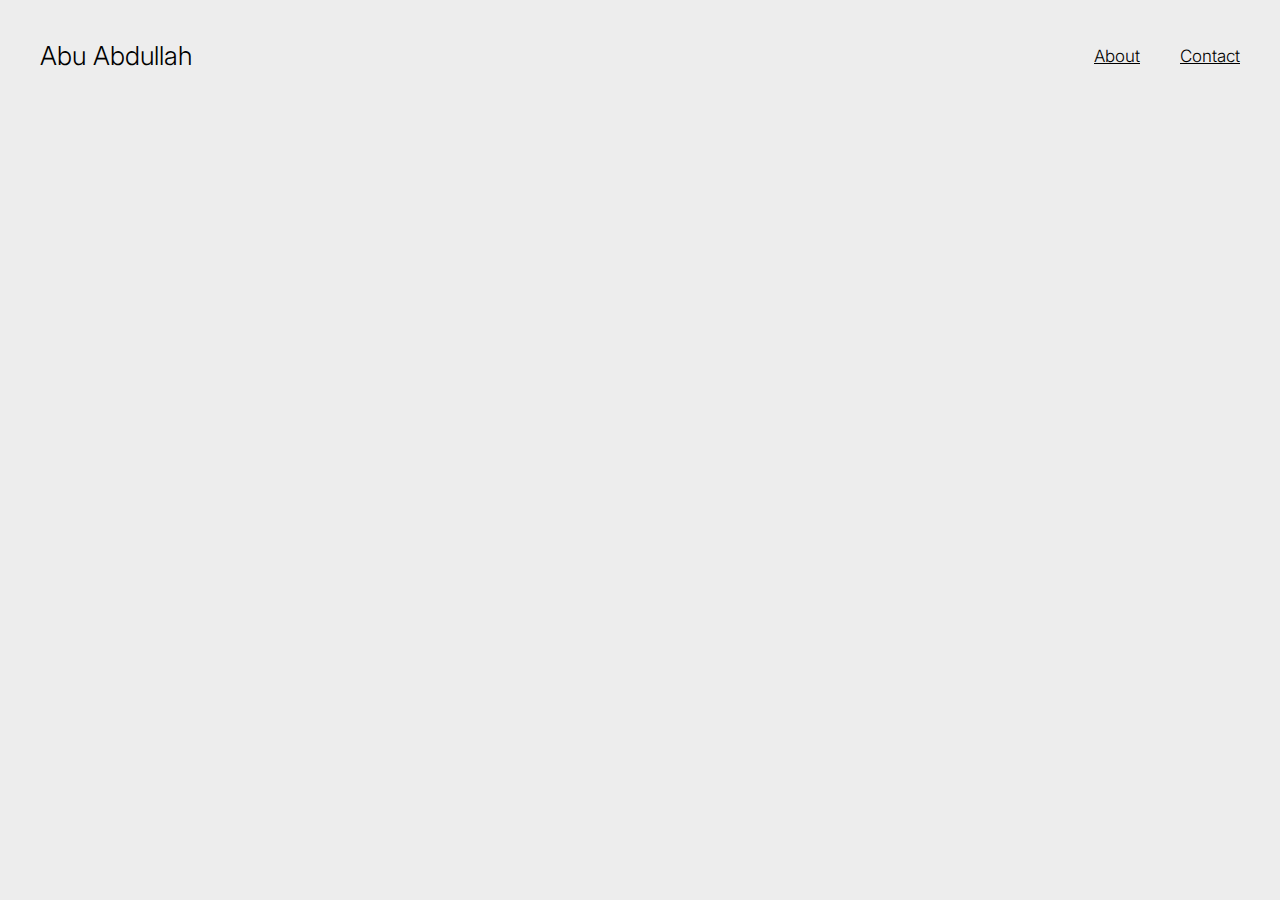
==== Module 8 Practice/Gallery Website/index.html @ 57846cdd "Module 8 - Gallery Website Nav Section Done" ====
<!DOCTYPE html>
<html lang="en">
<head>
    <meta charset="UTF-8">
    <meta name="viewport" content="width=device-width, initial-scale=1.0">
    <title>Gallery Website</title>
    <link rel="stylesheet" href="./styles/style.css">
</head>
<body>
    <header>
        <nav>
            <h2 class="logo">Abu Abdullah</h2>
            <ul class="nav-menu">
                <li>
                    <a href="">About</a>
                </li>
                <li>
                    <a href="">Contact</a>
                </li>
            </ul>
        </nav>
    </header>
</body>
</html>
---- Module 8 Practice/Gallery Website/styles/style.css ----
/* Font Family Import */
@import url('https://fonts.googleapis.com/css2?family=Inter:ital,opsz,wght@0,14..32,100..900;1,14..32,100..900&display=swap');

* {
    margin: 0;
    padding: 0;
    box-sizing: border-box;
}

body {
    font-family: "Inter", serif;
    background-color: #ededed;
}

a {
    text-decoration: none;
}

li {
    list-style: none;
}

.container {
    width: 90%;
    margin: 0 auto;
}

/* Navbar Style */
nav {
    display: flex;
    align-items: center;
    justify-content: space-between;
    padding: 40px;
}

.logo {
    font-size: 26px;
    font-weight: 300;
}

.nav-menu {
    display: flex;
    align-items: center;
    justify-content: center;
    gap: 40px;
}

.nav-menu li a {
    text-decoration: underline;
    color: #000;
    font-size: 17px;
    font-weight: 300;
}

.nav-menu a:hover {
    color: #555;
}
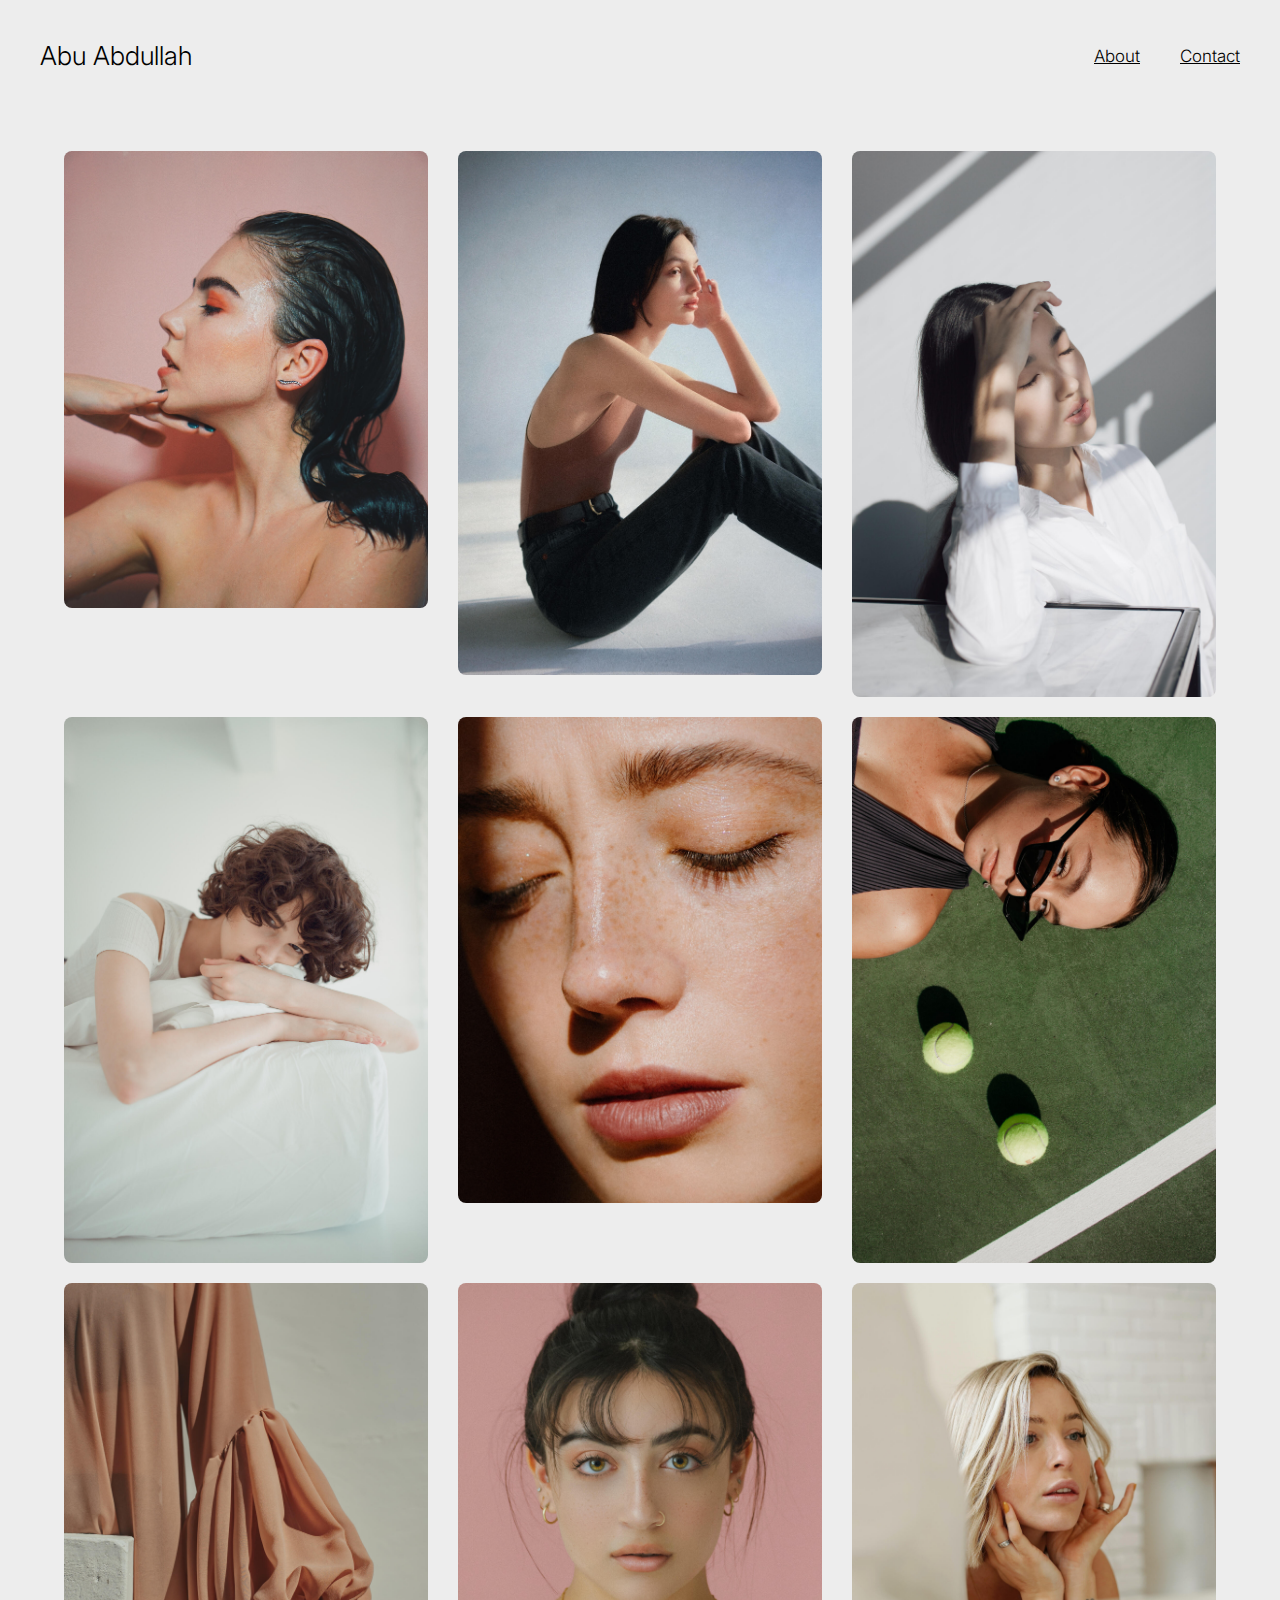
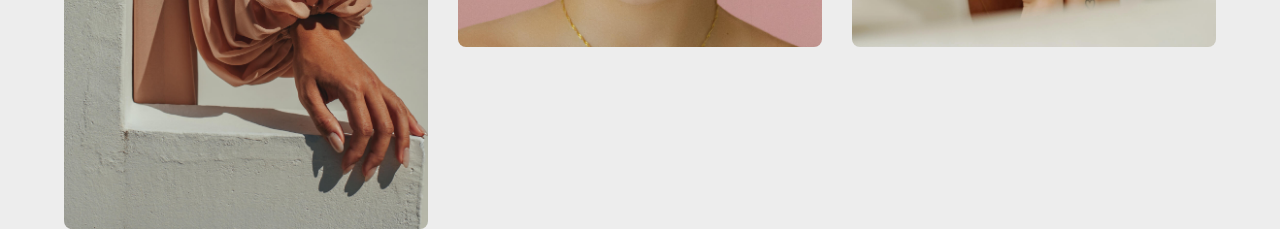
==== commit 618b8ddf: "Module 8 - Gallery Website Image Gallery Section Done" ====
--- a/Module 8 Practice/Gallery Website/index.html
+++ b/Module 8 Practice/Gallery Website/index.html
@@ -20,5 +20,21 @@
             </ul>
         </nav>
     </header>
+    <main>
+        <div class="container">
+            <!-- Image Gallery Section -->
+            <section class="image-gallery">
+                <img src="./images/image01.jpg" alt="">
+                <img src="./images/image04.jpg" alt="">
+                <img src="./images/image03.jpg" alt="">
+                <img src="./images/image05.jpg" alt="">
+                <img src="./images/image06.jpg" alt="">
+                <img src="./images/image07.jpg" alt="">
+                <img src="./images/image08.jpg" alt="">
+                <img src="./images/image02.jpg" alt="">
+                <img src="./images/image09.jpg" alt="">
+            </section>
+        </div>
+    </main>
 </body>
 </html>--- a/Module 8 Practice/Gallery Website/styles/style.css
+++ b/Module 8 Practice/Gallery Website/styles/style.css
@@ -54,4 +54,37 @@
 
 .nav-menu a:hover {
     color: #555;
-}+}
+
+/* Image Gallery Section Style */
+.image-gallery {
+    display: grid;
+    grid-template-columns: repeat(3, 1fr);
+    column-gap: 30px;
+    row-gap: 20px;
+    margin-top: 40px;
+}
+
+.image-gallery img {
+    width: 100%;
+    border-radius: 8px;
+}
+
+
+
+
+/* media Query */
+@media screen and (max-width: 576px) {
+    nav {
+        flex-direction: column;
+        gap: 25px;
+    }
+
+    .nav-menu {
+        gap: 30px;
+    }
+
+    .image-gallery {
+        grid-template-columns: 1fr;
+    }
+}
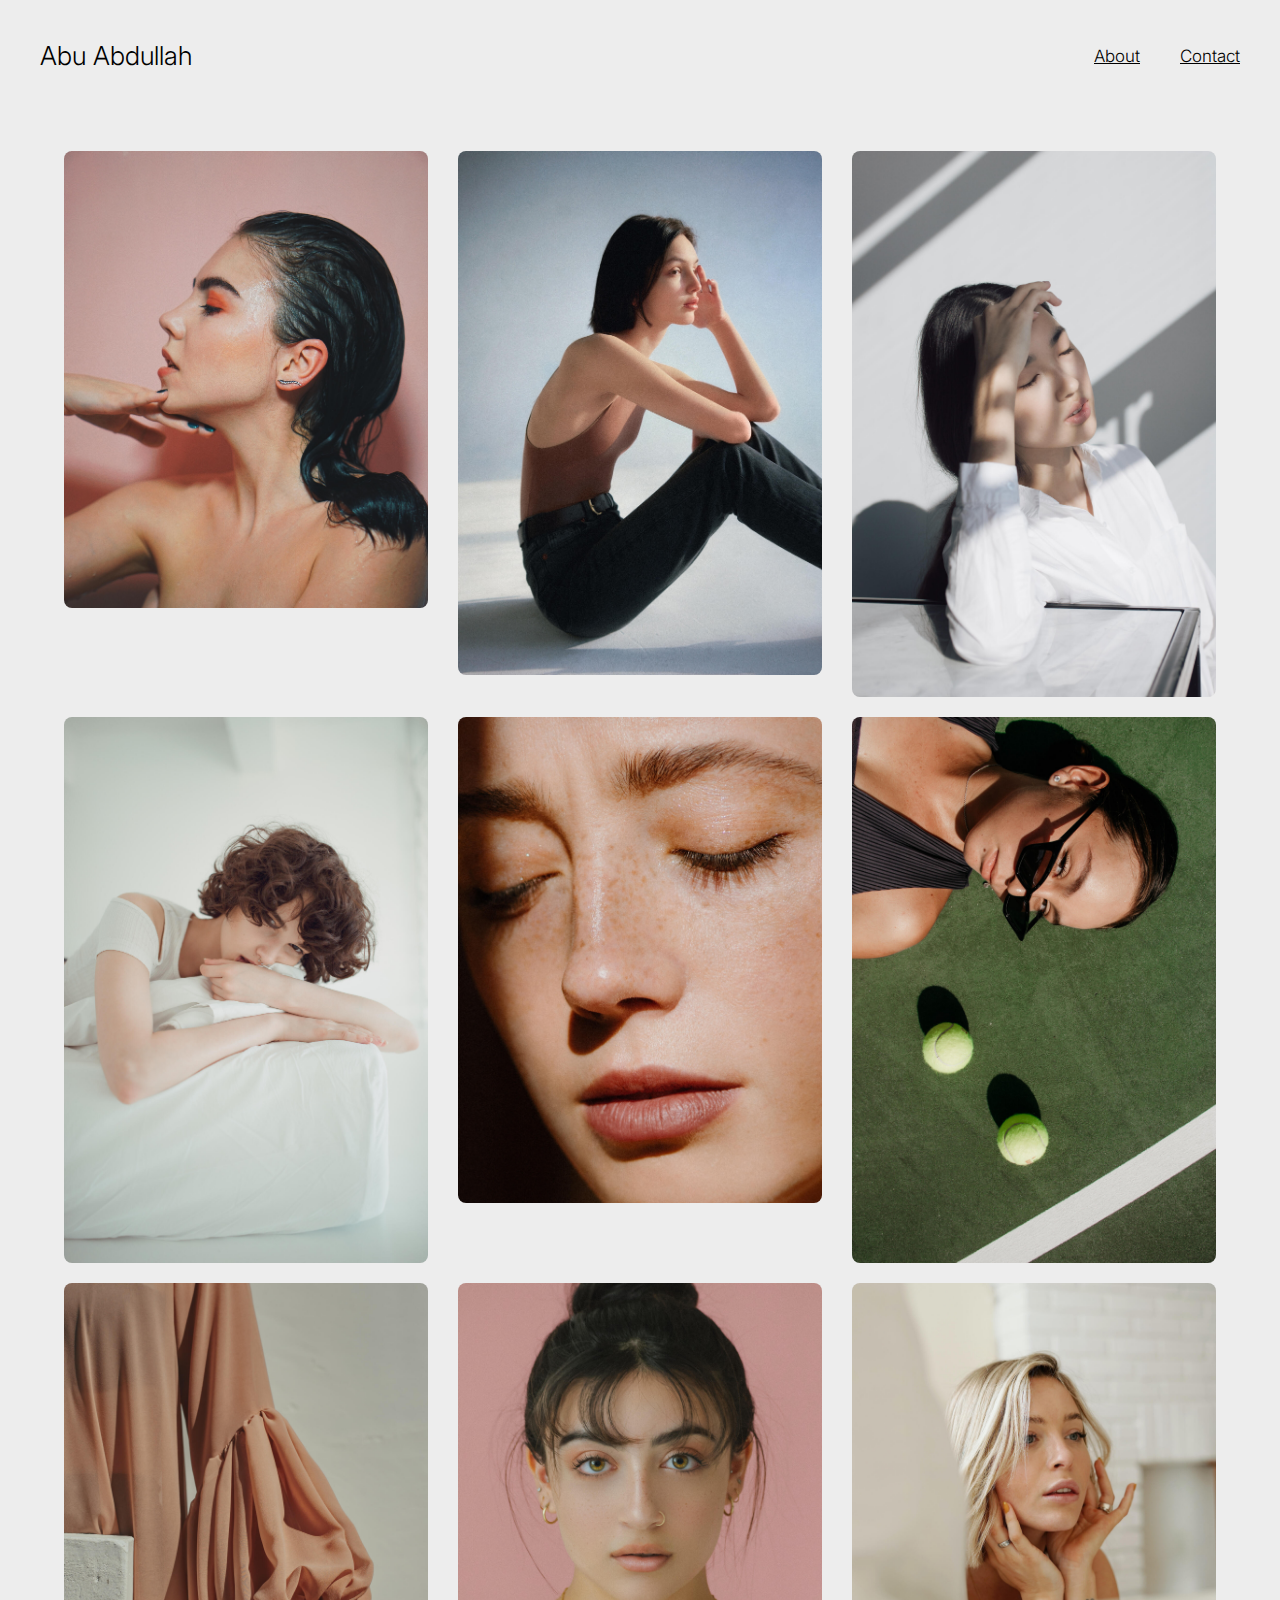
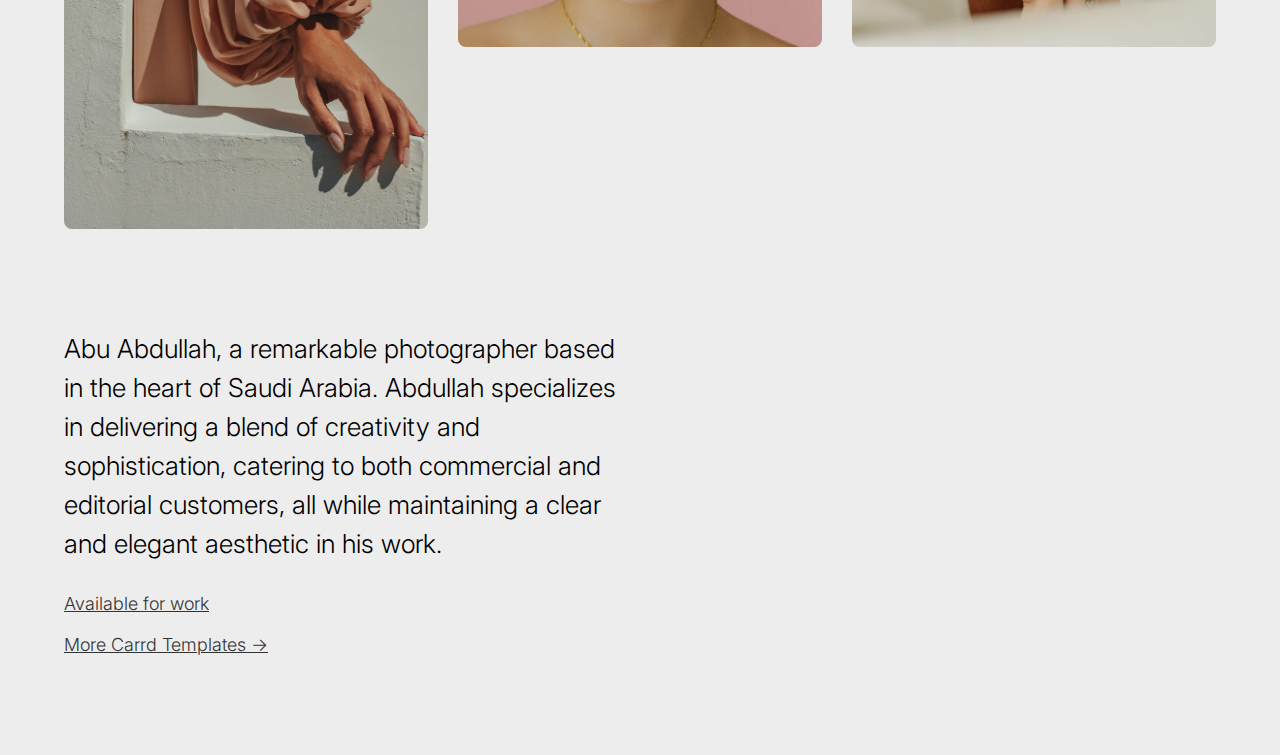
==== commit 279f5dd9: "Module 8 - Gallery Website About Me Section Done" ====
--- a/Module 8 Practice/Gallery Website/index.html
+++ b/Module 8 Practice/Gallery Website/index.html
@@ -34,6 +34,14 @@
                 <img src="./images/image02.jpg" alt="">
                 <img src="./images/image09.jpg" alt="">
             </section>
+            <!-- About Me Section -->
+            <section class="about-me">
+                <p class="about-me-para">Abu Abdullah, a remarkable photographer based in the heart of Saudi Arabia. Abdullah specializes in delivering a blend of creativity and sophistication, catering to both commercial and editorial customers, all while maintaining a clear and elegant aesthetic in his work.</p>
+                <div class="about-me-links">
+                    <a href="">Available for work</a>
+                    <a href="">More Carrd Templates -></a>
+                </div>
+            </section>
         </div>
     </main>
 </body>
--- a/Module 8 Practice/Gallery Website/styles/style.css
+++ b/Module 8 Practice/Gallery Website/styles/style.css
@@ -70,8 +70,34 @@
     border-radius: 8px;
 }
 
+/* About Me Section */
+.about-me {
+    width: 50%;
+    margin: 100px 0px;
+}
+.about-me-para {
+    font-size: 26px;
+    line-height: 39px;
+    font-weight: 300;
+}
 
+.about-me-links {
+    margin-top: 30px;
+    display: flex;
+    flex-direction: column;
+    gap: 20px;
+}
 
+.about-me-links a {
+    font-size: 18px;
+    color: #333333;
+    font-weight: 300;
+    text-decoration: underline;
+}
+
+.about-me-links a:hover {
+    color: #555;
+}
 
 /* media Query */
 @media screen and (max-width: 576px) {
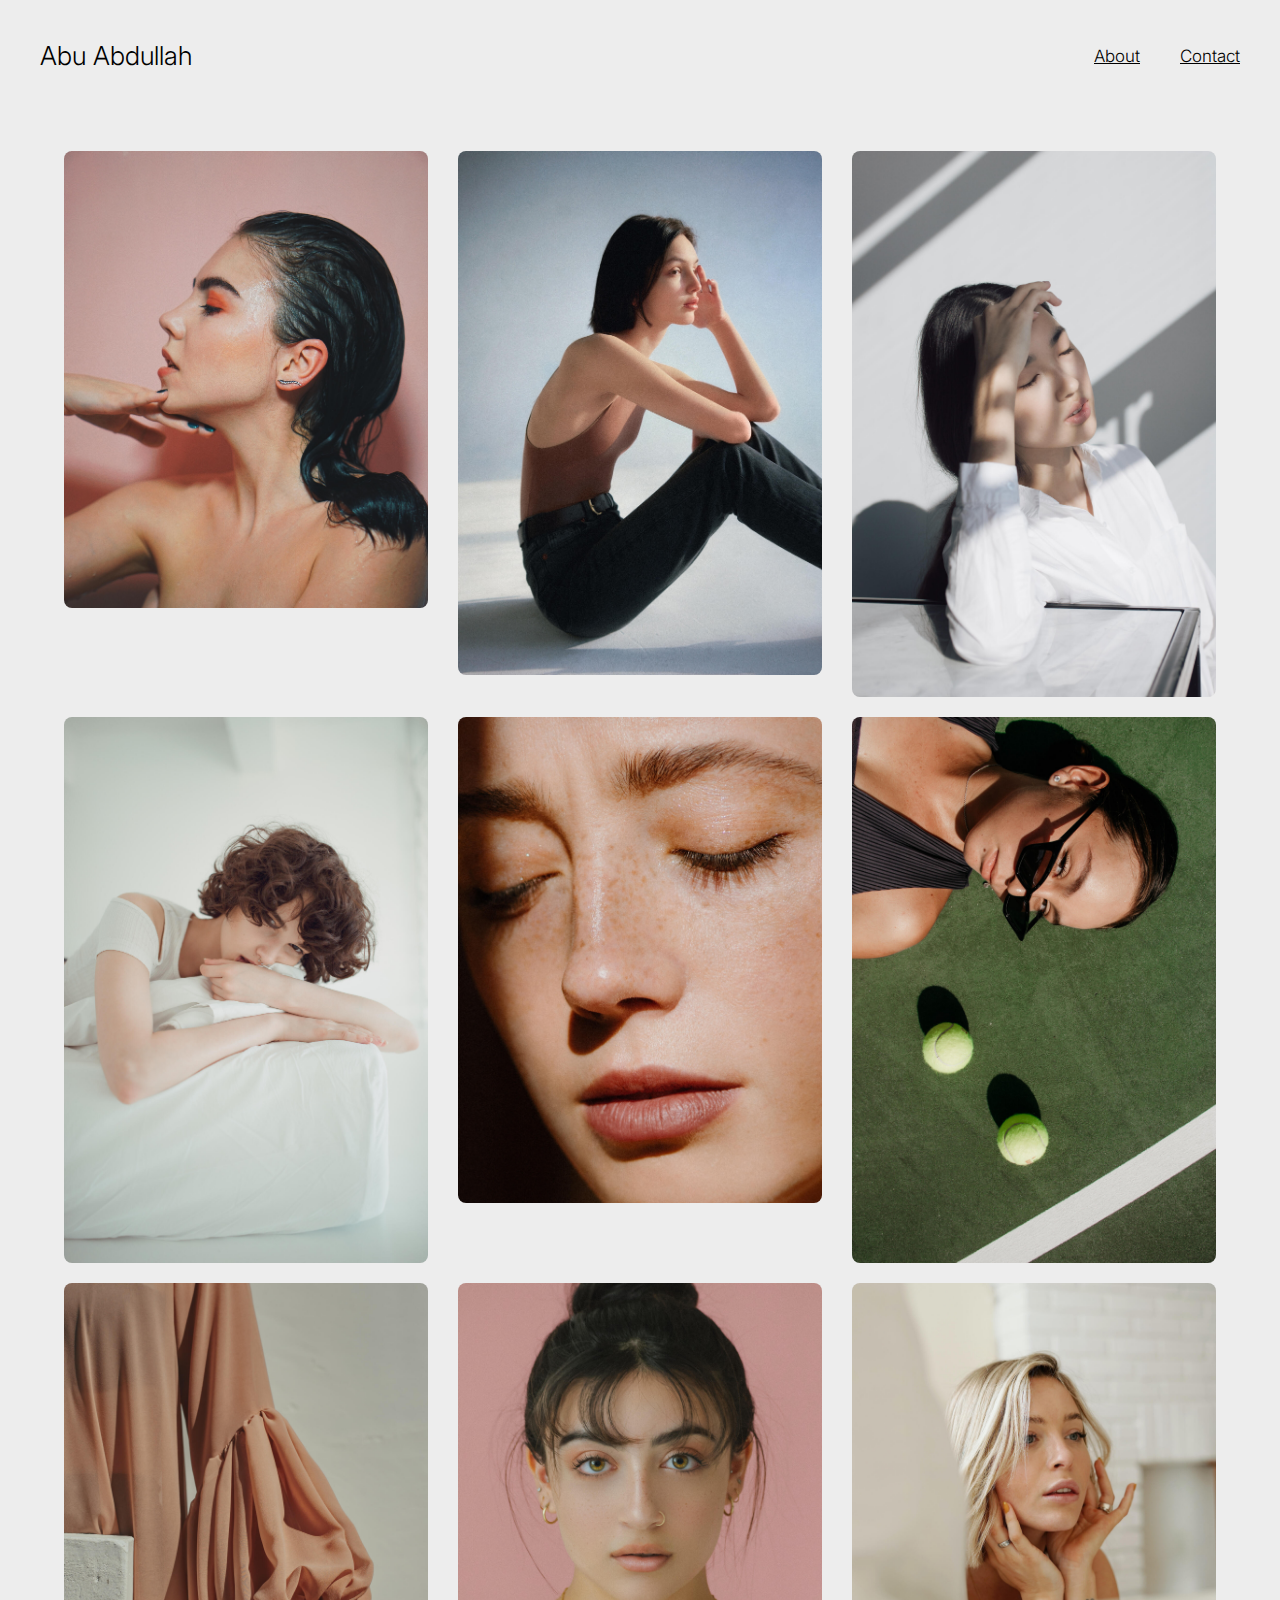
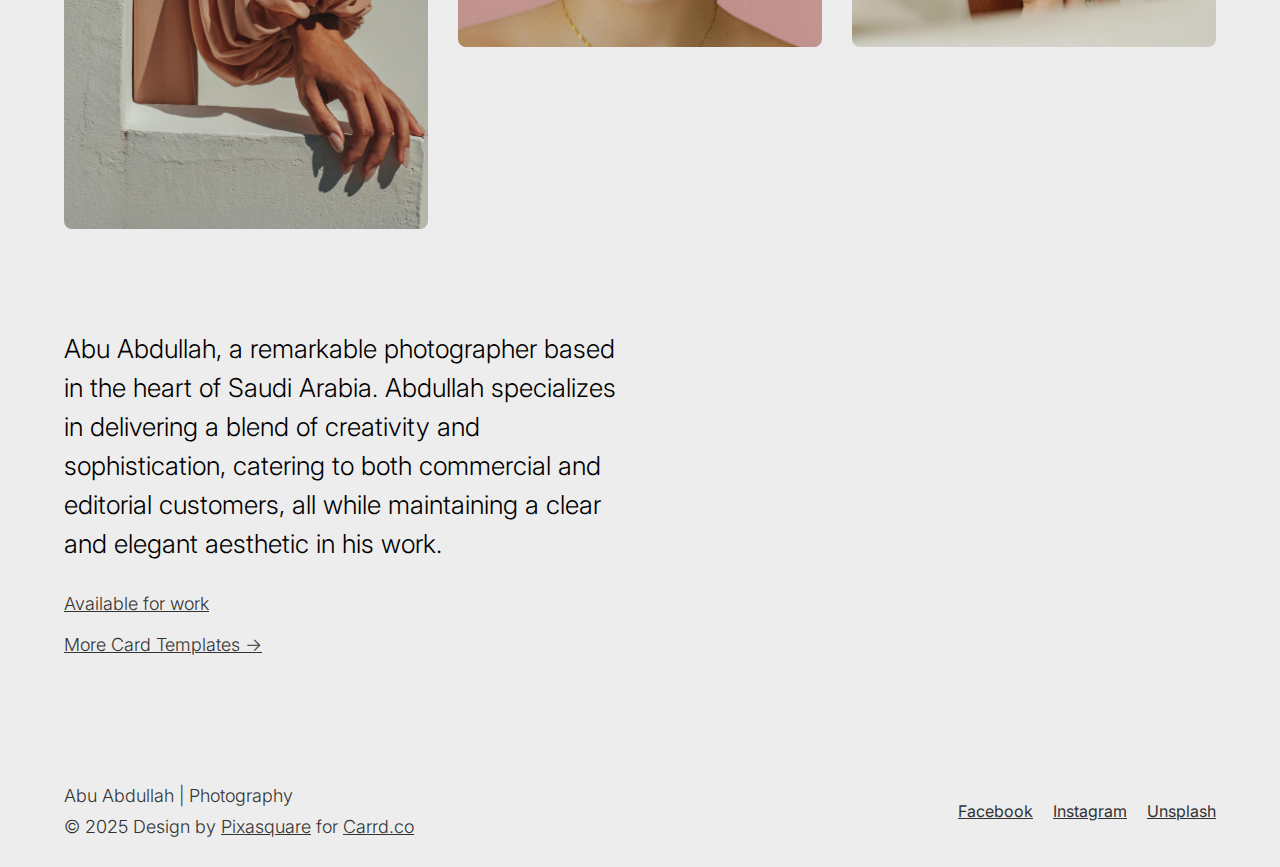
==== commit d456a87e: "Module 8 - Gallery Website Footer Section Done" ====
--- a/Module 8 Practice/Gallery Website/index.html
+++ b/Module 8 Practice/Gallery Website/index.html
@@ -39,10 +39,25 @@
                 <p class="about-me-para">Abu Abdullah, a remarkable photographer based in the heart of Saudi Arabia. Abdullah specializes in delivering a blend of creativity and sophistication, catering to both commercial and editorial customers, all while maintaining a clear and elegant aesthetic in his work.</p>
                 <div class="about-me-links">
                     <a href="">Available for work</a>
-                    <a href="">More Carrd Templates -></a>
+                    <a href="">More Card Templates -></a>
                 </div>
             </section>
         </div>
     </main>
+    <footer>
+        <div class="container">
+            <div class="footer-container">
+                <div class="footer-left">
+                    <p>Abu Abdullah | Photography</p>
+                    <p class="copyright">© 2025 Design by <a href="">Pixasquare</a> for <a href="">Carrd.co</a></p>
+                </div>
+                <div class="footer-right">
+                    <a href="">Facebook</a>
+                    <a href="">Instagram</a>
+                    <a href="">Unsplash</a>
+                </div>
+            </div>
+        </div>
+    </footer>
 </body>
 </html>--- a/Module 8 Practice/Gallery Website/styles/style.css
+++ b/Module 8 Practice/Gallery Website/styles/style.css
@@ -99,6 +99,41 @@
     color: #555;
 }
 
+/* Footer Section Style */
+footer {
+    padding: 30px 0px;
+}
+
+.footer-container {
+    display: flex;
+    align-items: center;
+    justify-content: space-between;
+}
+
+.footer-left {
+    font-weight: 300;
+    font-size: 18px;
+    display: flex;
+    flex-direction: column;
+    gap: 10px;
+    color: #333333;
+}
+
+.footer-left p a {
+    color: #333333;
+    text-decoration: underline;
+}
+
+.footer-right {
+    display: flex;
+    gap: 20px;
+}
+
+.footer-right a {
+    color: #333333;
+    text-decoration: underline;
+}
+
 /* media Query */
 @media screen and (max-width: 576px) {
     nav {
@@ -114,3 +149,20 @@
         grid-template-columns: 1fr;
     }
 }
+
+@media screen and (max-width: 768px) {
+    .about-me {
+        width: 100%;
+        margin: 100px 0px;
+    }
+
+    .footer-container {
+        flex-direction: column;
+        gap: 40px;
+    }
+    
+    .footer-left  {
+        text-align: center;
+    }
+}
+
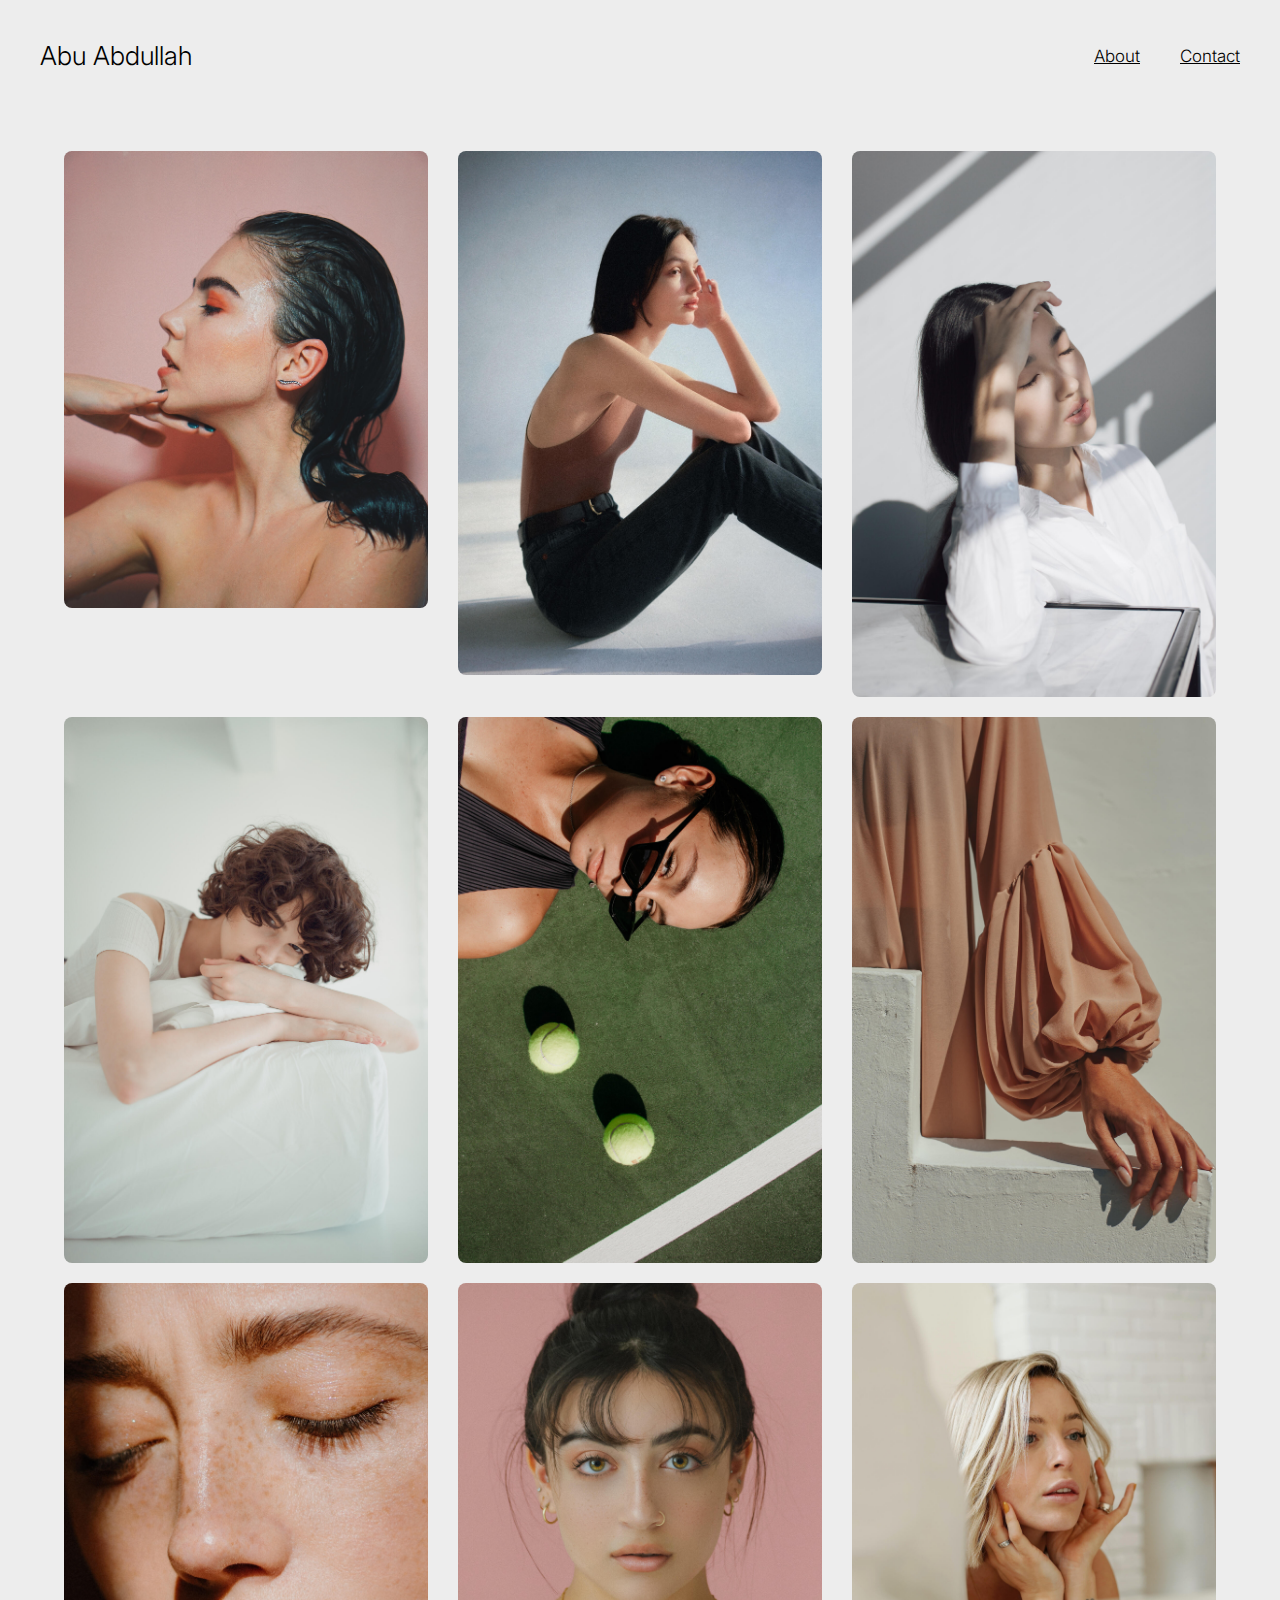
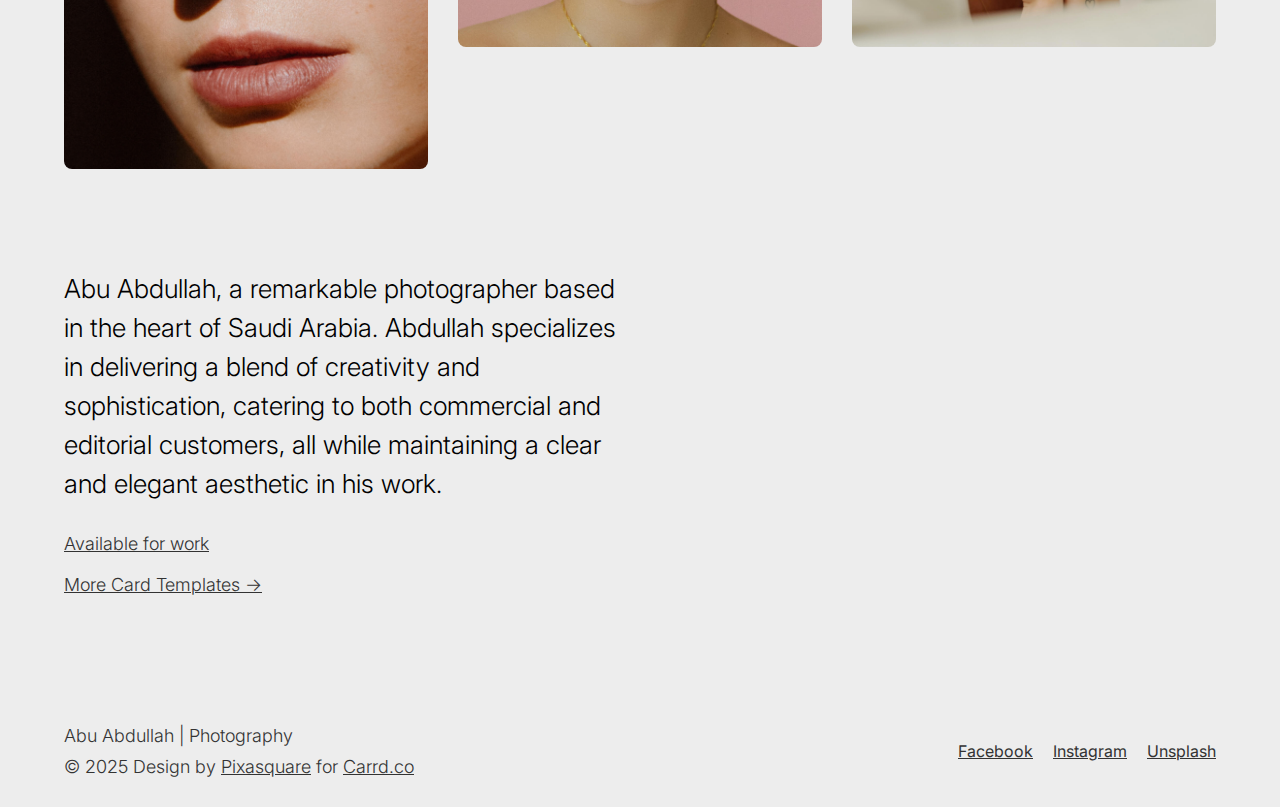
==== commit 53bc498e: "Module 8 - Gallery Website Image serial change" ====
--- a/Module 8 Practice/Gallery Website/index.html
+++ b/Module 8 Practice/Gallery Website/index.html
@@ -28,9 +28,9 @@
                 <img src="./images/image04.jpg" alt="">
                 <img src="./images/image03.jpg" alt="">
                 <img src="./images/image05.jpg" alt="">
-                <img src="./images/image06.jpg" alt="">
                 <img src="./images/image07.jpg" alt="">
                 <img src="./images/image08.jpg" alt="">
+                <img src="./images/image06.jpg" alt="">
                 <img src="./images/image02.jpg" alt="">
                 <img src="./images/image09.jpg" alt="">
             </section>
